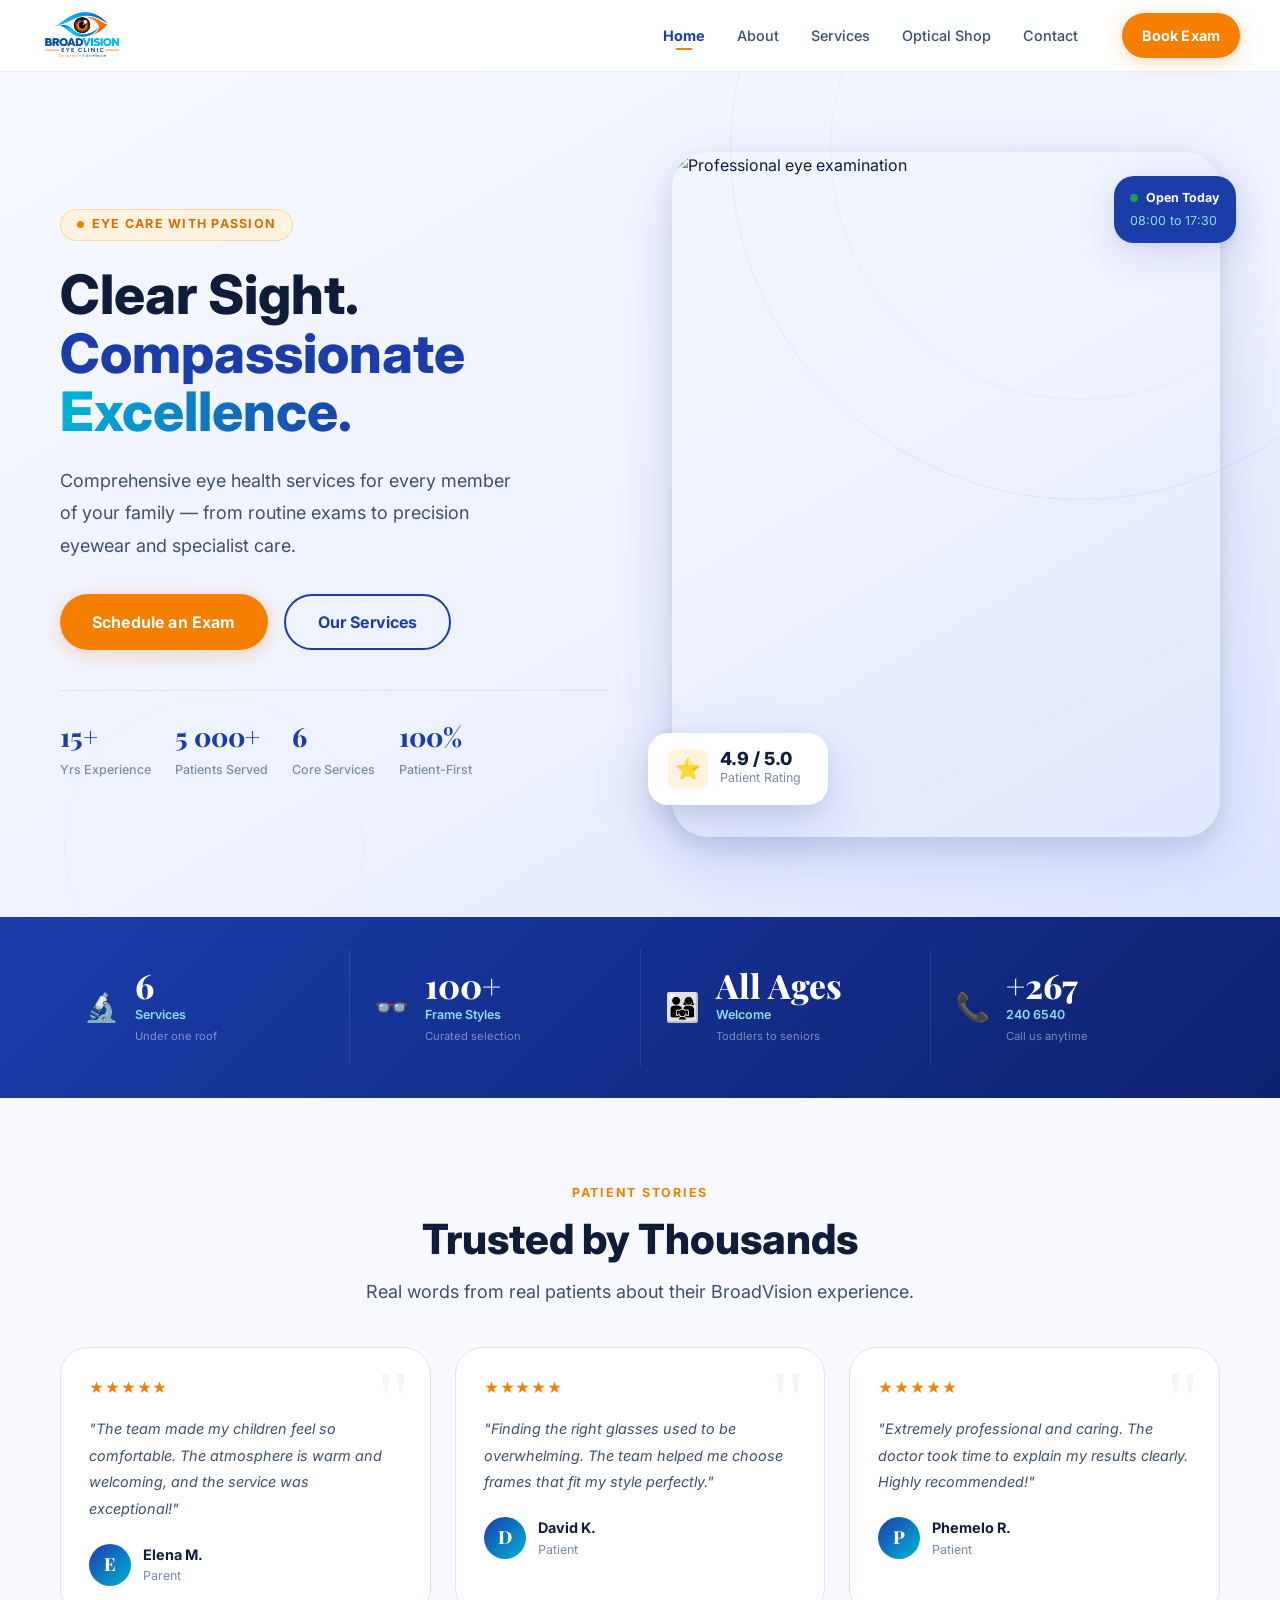
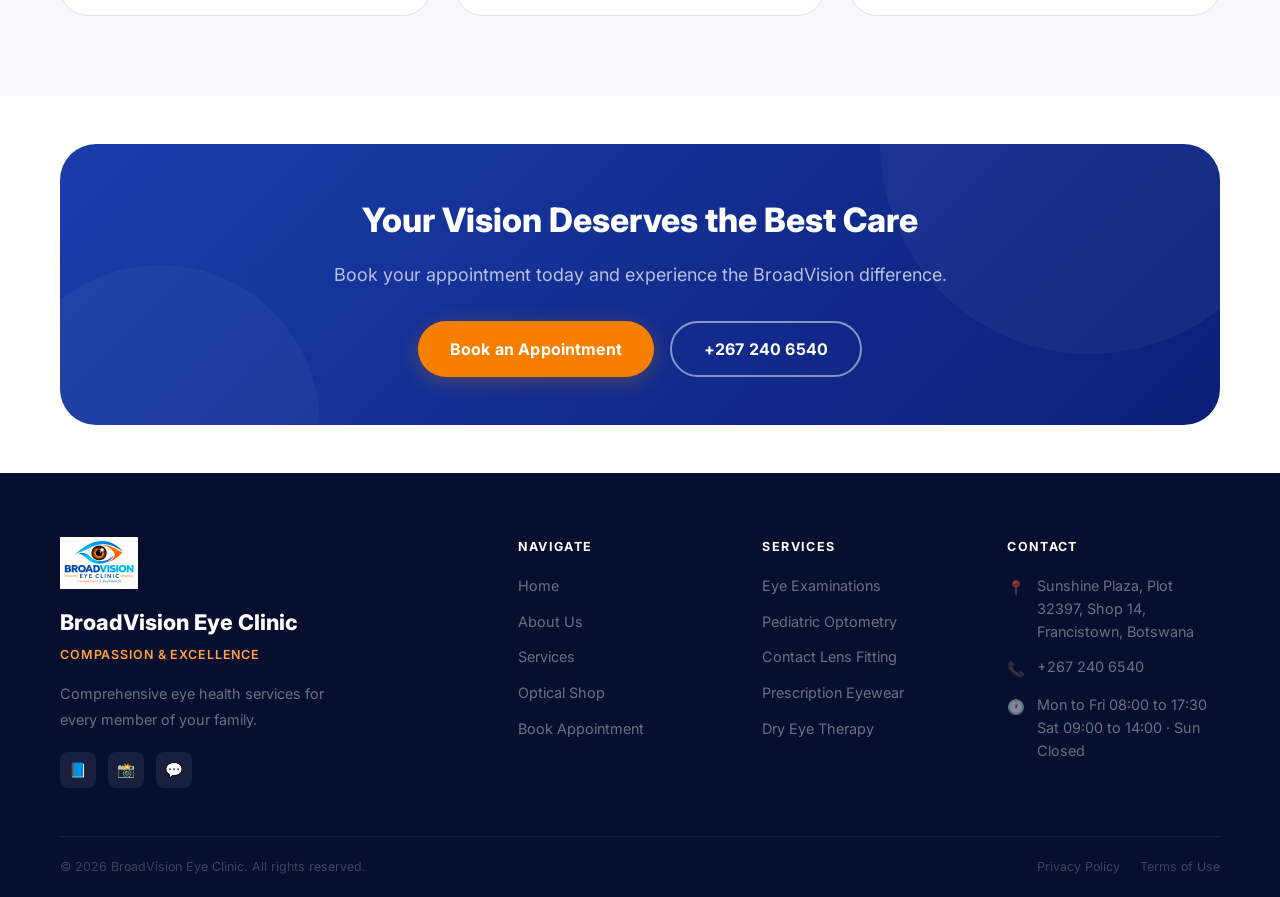
==== index.html @ 96662ccb "first commit" ====
<!DOCTYPE html>
<html lang="en">
<head>
  <meta charset="UTF-8" />
  <meta name="viewport" content="width=device-width, initial-scale=1.0" />
  <meta name="description" content="BroadVision Eye Clinic — Compassion and Excellence in eye care. Comprehensive eye exams, precision eyewear, contact lens fitting and more." />
  <title>BroadVision Eye Clinic | Compassion &amp; Excellence</title>
  <link rel="stylesheet" href="css/style.css" />
</head>
<body>

<!-- NAVBAR -->
<nav class="nav" id="nav" role="navigation" aria-label="Main navigation">
  <div class="nav__inner">
    <a href="index.html" class="nav__brand" aria-label="BroadVision Eye Clinic home">
      <img src="branding/logo.jpeg" alt="BroadVision Eye Clinic" class="nav__logo" />
    </a>
    <ul class="nav__links" role="list">
      <li><a href="index.html"          class="nav__link is-active">Home</a></li>
      <li><a href="pages/about.html"    class="nav__link">About</a></li>
      <li><a href="pages/services.html" class="nav__link">Services</a></li>
      <li><a href="pages/shop.html"     class="nav__link">Optical Shop</a></li>
      <li><a href="pages/contact.html"  class="nav__link">Contact</a></li>
    </ul>
    <a href="pages/booking.html" class="btn btn-orange nav__cta">Book Exam</a>
    <button class="nav__burger" id="burger" aria-label="Open menu" aria-expanded="false">
      <span></span><span></span><span></span>
    </button>
  </div>
</nav>

<!-- Mobile drawer -->
<div class="nav__drawer" id="drawer" role="dialog" aria-modal="true" aria-label="Navigation">
  <div class="nav__drawer-backdrop" id="drawerBg"></div>
  <div class="nav__drawer-panel">
    <button class="nav__drawer-close" id="drawerClose" aria-label="Close menu">✕</button>
    <img src="branding/logo.jpeg" alt="BroadVision Eye Clinic" class="nav__drawer-logo" />
    <a href="index.html"          class="nav__drawer-link is-active">Home</a>
    <a href="pages/about.html"    class="nav__drawer-link">About</a>
    <a href="pages/services.html" class="nav__drawer-link">Services</a>
    <a href="pages/shop.html"     class="nav__drawer-link">Optical Shop</a>
    <a href="pages/contact.html"  class="nav__drawer-link">Contact</a>
    <a href="pages/booking.html"  class="btn btn-orange btn-w" style="margin-top:1rem;">Book Exam</a>
  </div>
</div>

<!-- ═══ HERO ═══ -->
<section style="padding-top:var(--nav-h);min-height:100vh;display:flex;align-items:center;background:linear-gradient(150deg,var(--bg) 0%,var(--bg2) 60%,#dce6ff 100%);overflow:hidden;position:relative;" aria-label="Hero">

  <!-- Decorative background rings -->
  <div aria-hidden="true" style="position:absolute;inset:0;pointer-events:none;overflow:hidden;">
    <div style="position:absolute;width:700px;height:700px;border-radius:50%;border:1px solid rgba(26,61,170,.07);top:-200px;right:-150px;"></div>
    <div style="position:absolute;width:500px;height:500px;border-radius:50%;border:1px solid rgba(0,180,216,.08);top:-100px;right:-50px;"></div>
    <div style="position:absolute;width:300px;height:300px;border-radius:50%;border:1px solid rgba(247,127,0,.06);bottom:-80px;left:5%;"></div>
  </div>

  <div class="wrap" style="padding-block:var(--s20);position:relative;z-index:1;">
    <div style="display:grid;grid-template-columns:1fr 1fr;gap:var(--s16);align-items:center;">

      <!-- Copy -->
      <div>
        <div class="a-up" style="display:inline-flex;align-items:center;gap:var(--s2);background:var(--orange-xlt);border:1px solid rgba(247,127,0,.25);border-radius:var(--r-full);padding:.3rem var(--s4);font-size:var(--t-xs);font-weight:700;color:var(--orange-dk);letter-spacing:.1em;text-transform:uppercase;margin-bottom:var(--s6);">
          <span style="width:7px;height:7px;border-radius:50%;background:var(--orange);animation:pulse 2s infinite;flex-shrink:0;"></span>
          Eye Care with Passion
        </div>

        <h1 class="a-up d-1" style="font-size:var(--t-4xl);font-weight:800;line-height:1.08;color:var(--text);margin-bottom:var(--s6);">
          Clear Sight.<br>
          <span style="color:var(--navy);">Compassionate</span><br>
          <span style="background:linear-gradient(90deg,var(--cyan),var(--navy));-webkit-background-clip:text;-webkit-text-fill-color:transparent;background-clip:text;">Excellence.</span>
        </h1>

        <p class="a-up d-2" style="font-size:var(--t-md);color:var(--text2);line-height:1.8;max-width:460px;margin-bottom:var(--s8);">
          Comprehensive eye health services for every member of your family — from routine exams to precision eyewear and specialist care.
        </p>

        <div class="flex gap-4 a-up d-3" style="flex-wrap:wrap;margin-bottom:var(--s10);">
          <a href="pages/booking.html" class="btn btn-orange btn-lg">Schedule an Exam</a>
          <a href="pages/services.html" class="btn btn-outline btn-lg">Our Services</a>
        </div>

        <!-- Trust indicators -->
        <div class="a-up d-4" style="display:flex;flex-wrap:wrap;gap:var(--s6);padding-top:var(--s6);border-top:1px solid var(--border);">
          <div>
            <div style="font-size:var(--t-xl);font-weight:800;color:var(--navy);font-family:var(--serif);">15+</div>
            <div style="font-size:var(--t-xs);color:var(--text3);font-weight:500;margin-top:1px;">Yrs Experience</div>
          </div>
          <div>
            <div style="font-size:var(--t-xl);font-weight:800;color:var(--navy);font-family:var(--serif);">5 000+</div>
            <div style="font-size:var(--t-xs);color:var(--text3);font-weight:500;margin-top:1px;">Patients Served</div>
          </div>
          <div>
            <div style="font-size:var(--t-xl);font-weight:800;color:var(--navy);font-family:var(--serif);">6</div>
            <div style="font-size:var(--t-xs);color:var(--text3);font-weight:500;margin-top:1px;">Core Services</div>
          </div>
          <div>
            <div style="font-size:var(--t-xl);font-weight:800;color:var(--navy);font-family:var(--serif);">100%</div>
            <div style="font-size:var(--t-xs);color:var(--text3);font-weight:500;margin-top:1px;">Patient-First</div>
          </div>
        </div>
      </div>

      <!-- Visual -->
      <div class="a-in d-2" style="position:relative;">
        <!-- Main image -->
        <div style="border-radius:var(--r-2xl);overflow:hidden;box-shadow:var(--sh-xl);">
          <img
            src="https://images.unsplash.com/photo-1576091160550-2173dba999ef?w=900&q=85&fm=webp"
            alt="Professional eye examination"
            style="width:100%;aspect-ratio:4/5;object-fit:cover;display:block;"
            loading="eager"
          />
        </div>

        <!-- Float: open status -->
        <div style="position:absolute;top:var(--s6);right:calc(-1*var(--s4));background:var(--navy);border-radius:var(--r-lg);padding:var(--s3) var(--s4);box-shadow:var(--sh-lg);animation:float 4s ease infinite;">
          <div style="display:flex;align-items:center;gap:var(--s2);">
            <span style="width:8px;height:8px;border-radius:50%;background:var(--success);animation:pulse 2s infinite;flex-shrink:0;"></span>
            <span style="font-size:var(--t-xs);font-weight:700;color:var(--white);">Open Today</span>
          </div>
          <div style="font-size:var(--t-xs);color:var(--cyan-lt);margin-top:2px;">08:00 to 17:30</div>
        </div>

        <!-- Float: rating -->
        <div style="position:absolute;bottom:var(--s8);left:calc(-1*var(--s6));background:var(--white);border-radius:var(--r-lg);padding:var(--s4) var(--s5);box-shadow:var(--sh-xl);display:flex;align-items:center;gap:var(--s3);min-width:180px;">
          <div style="width:40px;height:40px;border-radius:var(--r-sm);background:var(--orange-xlt);display:flex;align-items:center;justify-content:center;font-size:1.3rem;flex-shrink:0;">⭐</div>
          <div>
            <div style="font-weight:800;font-size:var(--t-md);color:var(--text);line-height:1;">4.9 / 5.0</div>
            <div style="font-size:var(--t-xs);color:var(--text3);">Patient Rating</div>
          </div>
        </div>
      </div>
    </div>
  </div>
</section>

<!-- STAT BAND -->
<div class="stat-band" aria-label="Key statistics">
  <div class="wrap">
    <div class="stats-row">
      <div class="stat-item reveal">
        <div class="stat-icon">🔬</div>
        <div>
          <div class="stat-num">6</div>
          <div class="stat-unit">Services</div>
          <div class="stat-lbl">Under one roof</div>
        </div>
      </div>
      <div class="stat-item reveal rd-1">
        <div class="stat-icon">👓</div>
        <div>
          <div class="stat-num">100+</div>
          <div class="stat-unit">Frame Styles</div>
          <div class="stat-lbl">Curated selection</div>
        </div>
      </div>
      <div class="stat-item reveal rd-2">
        <div class="stat-icon">👨‍👩‍👧</div>
        <div>
          <div class="stat-num">All Ages</div>
          <div class="stat-unit">Welcome</div>
          <div class="stat-lbl">Toddlers to seniors</div>
        </div>
      </div>
      <div class="stat-item reveal rd-3">
        <div class="stat-icon">📞</div>
        <div>
          <div class="stat-num">+267</div>
          <div class="stat-unit">240 6540</div>
          <div class="stat-lbl">Call us anytime</div>
        </div>
      </div>
    </div>
  </div>
</div>

<!-- TESTIMONIALS -->
<section class="section bg-soft" aria-label="Patient testimonials">
  <div class="wrap">
    <div class="sec-hdr center reveal">
      <div class="eyebrow" style="justify-content:center;">Patient Stories</div>
      <h2>Trusted by Thousands</h2>
      <p>Real words from real patients about their BroadVision experience.</p>
    </div>
    <div class="grid-3">
      <div class="testi-card reveal">
        <div class="testi-stars">★★★★★</div>
        <p class="testi-text">"The team made my children feel so comfortable. The atmosphere is warm and welcoming, and the service was exceptional!"</p>
        <div class="testi-author">
          <div class="testi-avatar">E</div>
          <div>
            <div class="testi-name">Elena M.</div>
            <div class="testi-role">Parent</div>
          </div>
        </div>
      </div>
      <div class="testi-card reveal rd-1">
        <div class="testi-stars">★★★★★</div>
        <p class="testi-text">"Finding the right glasses used to be overwhelming. The team helped me choose frames that fit my style perfectly."</p>
        <div class="testi-author">
          <div class="testi-avatar">D</div>
          <div>
            <div class="testi-name">David K.</div>
            <div class="testi-role">Patient</div>
          </div>
        </div>
      </div>
      <div class="testi-card reveal rd-2">
        <div class="testi-stars">★★★★★</div>
        <p class="testi-text">"Extremely professional and caring. The doctor took time to explain my results clearly. Highly recommended!"</p>
        <div class="testi-author">
          <div class="testi-avatar">P</div>
          <div>
            <div class="testi-name">Phemelo R.</div>
            <div class="testi-role">Patient</div>
          </div>
        </div>
      </div>
    </div>
  </div>
</section>

<!-- CTA -->
<section class="section-sm bg-white">
  <div class="wrap">
    <div class="cta-strip reveal">
      <h2>Your Vision Deserves the Best Care</h2>
      <p>Book your appointment today and experience the BroadVision difference.</p>
      <div class="cta-strip__btns">
        <a href="pages/booking.html" class="btn btn-orange btn-lg">Book an Appointment</a>
        <a href="tel:+2672406540"    class="btn btn-outline-white btn-lg">+267 240 6540</a>
      </div>
    </div>
  </div>
</section>

<!-- FOOTER -->
<footer class="footer" role="contentinfo">
  <div class="wrap">
    <div class="footer__grid">
      <div>
        <img src="branding/logo.jpeg" alt="BroadVision Eye Clinic" class="footer__brand-logo" />
        <div class="footer__name">BroadVision Eye Clinic</div>
        <div class="footer__tag">Compassion &amp; Excellence</div>
        <p class="footer__desc">Comprehensive eye health services for every member of your family.</p>
        <div class="footer__socials">
          <a href="#" class="footer__social" aria-label="Facebook">📘</a>
          <a href="#" class="footer__social" aria-label="Instagram">📸</a>
          <a href="#" class="footer__social" aria-label="WhatsApp">💬</a>
        </div>
      </div>
      <div>
        <div class="footer__col-title">Navigate</div>
        <a href="index.html"          class="footer__link">Home</a>
        <a href="pages/about.html"    class="footer__link">About Us</a>
        <a href="pages/services.html" class="footer__link">Services</a>
        <a href="pages/shop.html"     class="footer__link">Optical Shop</a>
        <a href="pages/booking.html"  class="footer__link">Book Appointment</a>
      </div>
      <div>
        <div class="footer__col-title">Services</div>
        <a href="pages/services.html" class="footer__link">Eye Examinations</a>
        <a href="pages/services.html" class="footer__link">Pediatric Optometry</a>
        <a href="pages/services.html" class="footer__link">Contact Lens Fitting</a>
        <a href="pages/services.html" class="footer__link">Prescription Eyewear</a>
        <a href="pages/services.html" class="footer__link">Dry Eye Therapy</a>
      </div>
      <div>
        <div class="footer__col-title">Contact</div>
        <div class="footer__citem"><span class="footer__cicon">📍</span><div class="footer__ctext">Sunshine Plaza, Plot 32397, Shop 14, Francistown, Botswana</div></div>
        <div class="footer__citem"><span class="footer__cicon">📞</span><div class="footer__ctext">+267 240 6540</div></div>
        <div class="footer__citem"><span class="footer__cicon">🕐</span><div class="footer__ctext">Mon to Fri 08:00 to 17:30<br>Sat 09:00 to 14:00 · Sun Closed</div></div>
      </div>
    </div>
    <div class="footer__bottom">
      <div class="footer__copy">© 2026 BroadVision Eye Clinic. All rights reserved.</div>
      <div class="footer__legal"><a href="#">Privacy Policy</a><a href="#">Terms of Use</a></div>
    </div>
  </div>
</footer>

<script src="js/main.js"></script>
</body>
</html>
---- css/style.css ----
/* ============================================================
   BROADVISION EYE CLINIC — Design System v3
   Navy #1A3DAA | Cyan #00B4D8 | Orange #F77F00
   ============================================================ */

@import url('https://fonts.googleapis.com/css2?family=Inter:ital,wght@0,300;0,400;0,500;0,600;0,700;0,800;1,400&family=Playfair+Display:wght@600;700;800&display=swap');

/* ── Tokens ── */
:root {
  --navy:         #1A3DAA;
  --navy-dk:      #122d82;
  --navy-lt:      #2a52cc;
  --cyan:         #00B4D8;
  --cyan-dk:      #0096b8;
  --cyan-lt:      #90E0EF;
  --cyan-xlt:     #e0f7fd;
  --orange:       #F77F00;
  --orange-dk:    #d96e00;
  --orange-lt:    #ffa040;
  --orange-xlt:   #fff3e0;

  --white:        #FFFFFF;
  --bg:           #F7F9FF;
  --bg2:          #EEF2FF;
  --bg3:          #e6ecfb;
  --border:       #DDE3F0;
  --border2:      #c8d2e8;
  --text:         #0f1d3a;
  --text2:        #3d4f6e;
  --text3:        #7a8baa;
  --text4:        #a8b5cc;
  --success:      #16a34a;
  --success-lt:   #dcfce7;

  --font:         'Inter', system-ui, -apple-system, sans-serif;
  --serif:        'Playfair Display', Georgia, serif;

  /* Fluid type */
  --t-2xs:  clamp(.65rem,  .9vw,  .7rem);
  --t-xs:   clamp(.72rem,  1vw,   .78rem);
  --t-sm:   clamp(.82rem,  1.2vw, .9rem);
  --t-base: clamp(.9rem,   1.4vw, 1rem);
  --t-md:   clamp(1rem,    1.7vw, 1.125rem);
  --t-lg:   clamp(1.1rem,  2vw,   1.35rem);
  --t-xl:   clamp(1.3rem,  2.4vw, 1.65rem);
  --t-2xl:  clamp(1.6rem,  3.2vw, 2.1rem);
  --t-3xl:  clamp(1.9rem,  4vw,   2.6rem);
  --t-4xl:  clamp(2.3rem,  5.5vw, 3.4rem);

  /* Space */
  --s1:.25rem; --s2:.5rem; --s3:.75rem; --s4:1rem; --s5:1.25rem;
  --s6:1.5rem; --s8:2rem;  --s10:2.5rem;--s12:3rem;--s16:4rem;
  --s20:5rem;  --s24:6rem;

  /* Radius */
  --r-xs:4px; --r-sm:8px; --r-md:14px; --r-lg:20px;
  --r-xl:28px; --r-2xl:36px; --r-full:9999px;

  /* Shadows — layered for depth */
  --sh-xs: 0 1px 2px rgba(26,61,170,.04);
  --sh-sm: 0 2px 8px rgba(26,61,170,.07), 0 1px 2px rgba(0,0,0,.04);
  --sh-md: 0 4px 20px rgba(26,61,170,.10), 0 2px 6px rgba(0,0,0,.05);
  --sh-lg: 0 10px 40px rgba(26,61,170,.13), 0 4px 12px rgba(0,0,0,.06);
  --sh-xl: 0 20px 60px rgba(26,61,170,.16), 0 8px 24px rgba(0,0,0,.08);
  --sh-orange: 0 4px 20px rgba(247,127,0,.28);
  --sh-cyan:   0 4px 20px rgba(0,180,216,.25);
  --sh-navy:   0 4px 20px rgba(26,61,170,.30);

  /* Motion */
  --ease:    cubic-bezier(.4,0,.2,1);
  --spring:  cubic-bezier(.34,1.56,.64,1);
  --fast:    120ms;
  --base:    220ms;
  --slow:    380ms;

  /* Layout */
  --max:     1240px;
  --pad:     clamp(1.25rem, 5vw, 2.5rem);
  --nav-h:   72px;
}

/* ── Reset ── */
*,*::before,*::after{box-sizing:border-box;margin:0;padding:0;}
html{scroll-behavior:smooth;-webkit-text-size-adjust:100%;}
body{font-family:var(--font);font-size:var(--t-base);color:var(--text);background:var(--white);line-height:1.65;overflow-x:hidden;-webkit-font-smoothing:antialiased;}
img,svg,video{display:block;max-width:100%;}
a{color:inherit;text-decoration:none;}
ul,ol{list-style:none;}
button{font-family:inherit;cursor:pointer;border:none;background:none;}
input,textarea,select{font-family:inherit;font-size:inherit;color:inherit;}

/* ── Layout ── */
.wrap{width:100%;max-width:var(--max);margin-inline:auto;padding-inline:var(--pad);}
.section     {padding-block:var(--s20);}
.section-sm  {padding-block:var(--s12);}
.section-xs  {padding-block:var(--s8);}
.bg-white    {background:var(--white);}
.bg-soft     {background:var(--bg);}
.bg-navy     {background:var(--navy);}
.bg-dark     {background:#0b1640;}

/* ── Type helpers ── */
.serif{font-family:var(--serif);}
.muted{color:var(--text3);}
.t-orange{color:var(--orange);}
.t-cyan  {color:var(--cyan);}
.t-navy  {color:var(--navy);}
.center  {text-align:center;}

/* Eyebrow label */
.eyebrow{
  display:inline-flex;align-items:center;gap:var(--s2);
  font-size:var(--t-xs);font-weight:700;letter-spacing:.14em;
  text-transform:uppercase;color:var(--orange);
}
.eyebrow::before{content:'';width:18px;height:2px;background:var(--orange);border-radius:var(--r-full);flex-shrink:0;}

/* Section header */
.sec-hdr{margin-bottom:var(--s10);}
.sec-hdr.center{text-align:center;}
.sec-hdr.center .eyebrow{justify-content:center;}
.sec-hdr.center .eyebrow::before{display:none;}
.sec-hdr h2{font-size:var(--t-3xl);font-weight:800;color:var(--text);margin-top:var(--s3);line-height:1.15;}
.sec-hdr p{color:var(--text2);font-size:var(--t-md);margin-top:var(--s3);line-height:1.75;max-width:580px;}
.sec-hdr.center p{margin-inline:auto;}

/* ── NAVBAR ── */
.nav{
  position:fixed;inset:0 0 auto 0;z-index:900;
  height:var(--nav-h);
  background:rgba(255,255,255,.92);
  backdrop-filter:blur(18px);-webkit-backdrop-filter:blur(18px);
  border-bottom:1px solid rgba(221,227,240,.6);
  display:flex;align-items:center;padding-inline:var(--pad);
  transition:box-shadow var(--base) var(--ease),background var(--base);
}
.nav.elevated{box-shadow:var(--sh-md);background:rgba(255,255,255,.97);}
.nav__inner{width:100%;max-width:var(--max);margin-inline:auto;display:flex;align-items:center;gap:var(--s5);}
.nav__brand{display:flex;align-items:center;flex-shrink:0;margin-right:auto;}
.nav__logo {height:56px;width:auto;object-fit:contain;}
.nav__links{display:flex;align-items:center;gap:0;}
.nav__link{
  position:relative;padding:var(--s2) var(--s4);
  font-size:var(--t-sm);font-weight:500;color:var(--text2);
  border-radius:var(--r-md);
  transition:color var(--fast),background var(--fast);
  white-space:nowrap;
}
.nav__link:hover   {color:var(--navy);background:var(--bg2);}
.nav__link.is-active{color:var(--navy);font-weight:700;}
.nav__link.is-active::after{
  content:'';position:absolute;
  bottom:2px;left:50%;transform:translateX(-50%);
  width:16px;height:2.5px;
  background:var(--orange);border-radius:var(--r-full);
}
.nav__cta{flex-shrink:0;margin-left:var(--s2);}
.nav__burger{
  display:none;flex-direction:column;gap:5px;
  width:32px;padding:var(--s2);margin-left:auto;
}
.nav__burger span{
  display:block;height:2px;border-radius:var(--r-full);
  background:var(--text);transition:all var(--base) var(--ease);
}

/* Drawer */
.nav__drawer{display:none;position:fixed;inset:0;z-index:899;}
.nav__drawer-backdrop{position:absolute;inset:0;background:rgba(15,29,58,.45);backdrop-filter:blur(6px);}
.nav__drawer-panel{
  position:absolute;top:0;right:0;bottom:0;width:290px;
  background:var(--white);
  padding:var(--s8) var(--s6);
  display:flex;flex-direction:column;gap:var(--s3);
  overflow-y:auto;
  transform:translateX(100%);
  transition:transform var(--slow) var(--ease);
  box-shadow:var(--sh-xl);
}
.nav__drawer.open .nav__drawer-panel{transform:translateX(0);}
.nav__drawer.open{display:block;}
.nav__drawer-close{
  align-self:flex-end;width:34px;height:34px;border-radius:var(--r-full);
  background:var(--bg);display:flex;align-items:center;justify-content:center;
  font-size:1rem;color:var(--text2);cursor:pointer;
  transition:background var(--fast),color var(--fast);
}
.nav__drawer-close:hover{background:var(--bg3);color:var(--text);}
.nav__drawer-logo{height:44px;width:auto;margin-bottom:var(--s2);}
.nav__drawer-link{
  display:block;font-size:var(--t-md);font-weight:500;color:var(--text);
  padding:var(--s3) 0;border-bottom:1px solid var(--border);
  transition:color var(--fast),padding-left var(--fast);
}
.nav__drawer-link:hover   {color:var(--navy);padding-left:var(--s2);}
.nav__drawer-link.is-active{color:var(--navy);font-weight:700;}

/* ── BUTTONS ── */
.btn{
  display:inline-flex;align-items:center;justify-content:center;gap:var(--s2);
  padding:.65rem var(--s5);border-radius:var(--r-full);
  font-size:var(--t-sm);font-weight:700;letter-spacing:.01em;
  transition:all var(--base) var(--ease);white-space:nowrap;cursor:pointer;
  position:relative;overflow:hidden;
}
.btn::before{
  content:'';position:absolute;inset:0;
  background:rgba(255,255,255,0);transition:background var(--fast);
}
.btn:hover::before{background:rgba(255,255,255,.12);}
.btn:active{transform:scale(.97);}

.btn-orange{background:var(--orange);color:var(--white);box-shadow:var(--sh-orange);}
.btn-orange:hover{background:var(--orange-dk);box-shadow:0 6px 28px rgba(247,127,0,.4);transform:translateY(-1px);}

.btn-navy{background:var(--navy);color:var(--white);box-shadow:var(--sh-navy);}
.btn-navy:hover{background:var(--navy-dk);box-shadow:0 6px 28px rgba(26,61,170,.4);transform:translateY(-1px);}

.btn-cyan{background:var(--cyan);color:var(--white);box-shadow:var(--sh-cyan);}
.btn-cyan:hover{background:var(--cyan-dk);transform:translateY(-1px);}

.btn-outline{
  background:transparent;color:var(--navy);
  border:2px solid var(--navy);
}
.btn-outline:hover{background:var(--navy);color:var(--white);transform:translateY(-1px);}

.btn-outline-white{
  background:transparent;color:var(--white);
  border:2px solid rgba(255,255,255,.5);
}
.btn-outline-white:hover{background:rgba(255,255,255,.1);border-color:var(--white);}

.btn-ghost{background:var(--bg2);color:var(--navy);}
.btn-ghost:hover{background:var(--bg3);}

.btn-lg{padding:.8rem var(--s8);font-size:var(--t-base);}
.btn-sm{padding:.38rem var(--s4);font-size:var(--t-xs);}
.btn-w {width:100%;justify-content:center;}

/* ── TAGS / BADGES ── */
.tag{
  display:inline-flex;align-items:center;gap:.3rem;
  padding:.22rem .7rem;border-radius:var(--r-full);
  font-size:var(--t-2xs);font-weight:700;letter-spacing:.05em;
}
.tag-navy  {background:var(--bg2);color:var(--navy);}
.tag-cyan  {background:var(--cyan-xlt);color:var(--cyan-dk);}
.tag-orange{background:var(--orange-xlt);color:var(--orange-dk);}
.tag-green {background:var(--success-lt);color:var(--success);}

/* ── FORM ── */
.form-group {margin-bottom:var(--s5);}
.form-label {display:block;font-size:var(--t-sm);font-weight:600;color:var(--text);margin-bottom:var(--s2);}
.form-req   {color:#e53e3e;margin-left:2px;}
.form-input {
  width:100%;padding:.68rem var(--s4);
  border:1.5px solid var(--border);border-radius:var(--r-md);
  font-size:var(--t-sm);color:var(--text);background:var(--white);
  outline:none;transition:border-color var(--fast),box-shadow var(--fast);
  line-height:1.5;
}
.form-input:focus{border-color:var(--cyan);box-shadow:0 0 0 3px rgba(0,180,216,.15);}
.form-input::placeholder{color:var(--text4);}
.form-input.error{border-color:#e53e3e;box-shadow:0 0 0 3px rgba(229,62,62,.1);}
.form-select{
  appearance:none;
  background-image:url("data:image/svg+xml,%3Csvg xmlns='http://www.w3.org/2000/svg' width='12' height='8'%3E%3Cpath d='M1 1l5 5 5-5' stroke='%237a8baa' stroke-width='1.5' fill='none' stroke-linecap='round'/%3E%3C/svg%3E");
  background-repeat:no-repeat;background-position:right var(--s4) center;
  padding-right:var(--s10);cursor:pointer;
}
.form-textarea{resize:vertical;min-height:110px;line-height:1.7;}
.form-grid-2{display:grid;grid-template-columns:1fr 1fr;gap:var(--s4);}
.form-hint{font-size:var(--t-xs);color:var(--text3);margin-top:var(--s1);}

/* ── GRIDS ── */
.grid-2{display:grid;grid-template-columns:1fr 1fr;gap:var(--s10);align-items:center;}
.grid-3{display:grid;grid-template-columns:repeat(3,1fr);gap:var(--s6);}
.grid-4{display:grid;grid-template-columns:repeat(4,1fr);gap:var(--s5);}

/* ── SERVICE CARDS ── */
.svc-card{
  background:var(--white);border-radius:var(--r-xl);
  border:1px solid var(--border);padding:var(--s7,1.75rem);
  transition:all var(--base) var(--ease);position:relative;overflow:hidden;
  cursor:pointer;
}
.svc-card::after{
  content:'';position:absolute;inset:0 0 auto 0;height:3px;
  background:linear-gradient(90deg,var(--navy),var(--cyan));
  transform:scaleX(0);transform-origin:left;
  transition:transform var(--base) var(--ease);
}
.svc-card:hover{box-shadow:var(--sh-lg);transform:translateY(-5px);border-color:transparent;}
.svc-card:hover::after{transform:scaleX(1);}
.svc-icon{
  width:54px;height:54px;border-radius:var(--r-md);
  display:flex;align-items:center;justify-content:center;
  font-size:1.5rem;margin-bottom:var(--s5);
  background:var(--bg2);
  transition:background var(--base),transform var(--base) var(--spring);
}
.svc-card:hover .svc-icon{background:linear-gradient(135deg,var(--navy),var(--cyan));transform:scale(1.08);}
.svc-title{font-size:var(--t-md);font-weight:700;color:var(--text);margin-bottom:var(--s2);}
.svc-desc {font-size:var(--t-sm);color:var(--text2);line-height:1.72;}
.svc-link{
  display:inline-flex;align-items:center;gap:var(--s1);
  font-size:var(--t-sm);font-weight:700;color:var(--navy);
  margin-top:var(--s4);transition:gap var(--fast);
}
.svc-link:hover{gap:var(--s2);}

/* ── PRODUCT CARDS ── */
.prod-card{
  background:var(--white);border-radius:var(--r-xl);
  border:1px solid var(--border);overflow:hidden;
  transition:all var(--base) var(--ease);
}
.prod-card:hover{box-shadow:var(--sh-lg);transform:translateY(-4px);border-color:transparent;}
.prod-img-wrap{position:relative;aspect-ratio:4/3;background:var(--bg);overflow:hidden;}
.prod-img{width:100%;height:100%;object-fit:cover;transition:transform var(--slow) var(--ease);}
.prod-card:hover .prod-img{transform:scale(1.05);}
.prod-img-badge{position:absolute;top:var(--s3);left:var(--s3);}
.prod-body    {padding:var(--s5);}
.prod-cat     {font-size:var(--t-2xs);font-weight:700;color:var(--cyan-dk);letter-spacing:.08em;text-transform:uppercase;margin-bottom:var(--s1);}
.prod-name    {font-size:var(--t-md);font-weight:700;color:var(--text);margin-bottom:var(--s2);line-height:1.3;}
.prod-desc    {font-size:var(--t-xs);color:var(--text3);line-height:1.7;margin-bottom:var(--s4);}
.prod-footer  {display:flex;align-items:center;justify-content:space-between;gap:var(--s3);}
.prod-price   {font-size:var(--t-lg);font-weight:800;color:var(--navy);font-family:var(--serif);}

/* ── FILTER CHIPS ── */
.chips{display:flex;flex-wrap:wrap;gap:var(--s2);}
.chip{
  padding:.42rem var(--s4);border-radius:var(--r-full);
  font-size:var(--t-sm);font-weight:500;color:var(--text2);
  background:var(--white);border:1.5px solid var(--border);
  cursor:pointer;transition:all var(--fast) var(--ease);
}
.chip:hover  {border-color:var(--cyan);color:var(--cyan-dk);background:var(--cyan-xlt);}
.chip.active {background:var(--navy);color:var(--white);border-color:var(--navy);}

/* ── PAGE HEADER ── */
.page-header{
  padding-top:calc(var(--nav-h) + var(--s10));
  padding-bottom:var(--s8);
  padding-inline:var(--pad);
  background:linear-gradient(160deg,var(--bg) 60%,var(--bg2));
  border-bottom:1px solid var(--border);
}
.page-header__inner{max-width:var(--max);margin-inline:auto;}
.page-header__crumb{
  display:flex;align-items:center;gap:var(--s2);
  font-size:var(--t-xs);color:var(--text3);margin-bottom:var(--s4);
}
.page-header__crumb a{color:var(--cyan-dk);}
.page-header__crumb a:hover{color:var(--navy);}
.page-header__crumb span{opacity:.5;}
.page-header h1{font-size:var(--t-3xl);font-weight:800;color:var(--text);line-height:1.15;}
.page-header p {font-size:var(--t-md);color:var(--text2);margin-top:var(--s2);max-width:580px;}

/* ── STAT BAND ── */
.stat-band{background:linear-gradient(135deg,var(--navy) 0%,#0d2170 100%);padding-block:var(--s8);}
.stats-row{display:flex;gap:0;}
.stat-item{
  flex:1;display:flex;align-items:center;gap:var(--s4);
  padding:var(--s5) var(--s6);
  border-right:1px solid rgba(255,255,255,.09);
}
.stat-item:last-child{border-right:none;}
.stat-icon{font-size:1.75rem;}
.stat-num {font-size:var(--t-2xl);font-weight:800;color:var(--white);font-family:var(--serif);line-height:1;}
.stat-unit{font-size:var(--t-xs);color:var(--cyan-lt);font-weight:600;margin-top:2px;}
.stat-lbl {font-size:var(--t-2xs);color:rgba(255,255,255,.45);margin-top:2px;}

/* ── TESTIMONIALS ── */
.testi-card{
  background:var(--white);border-radius:var(--r-xl);
  border:1px solid var(--border);padding:var(--s7,1.75rem);
  transition:all var(--base) var(--ease);
  position:relative;overflow:hidden;
}
.testi-card::before{
  content:'"';position:absolute;top:var(--s3);right:var(--s5);
  font-size:5rem;font-family:Georgia,serif;line-height:1;
  color:var(--navy);opacity:.05;
}
.testi-card:hover{box-shadow:var(--sh-md);transform:translateY(-3px);}
.testi-stars{color:var(--orange);font-size:var(--t-sm);letter-spacing:.06em;margin-bottom:var(--s4);}
.testi-text {
  font-size:var(--t-sm);color:var(--text2);line-height:1.85;
  font-style:italic;margin-bottom:var(--s5);
}
.testi-author{display:flex;align-items:center;gap:var(--s3);}
.testi-avatar{
  width:42px;height:42px;border-radius:50%;flex-shrink:0;
  background:linear-gradient(135deg,var(--navy),var(--cyan));
  display:flex;align-items:center;justify-content:center;
  font-size:var(--t-md);font-weight:800;color:var(--white);
  font-family:var(--serif);
}
.testi-name{font-weight:700;font-size:var(--t-sm);color:var(--text);}
.testi-role{font-size:var(--t-xs);color:var(--text3);}

/* ── CTA STRIP ── */
.cta-strip{
  background:linear-gradient(135deg,var(--navy) 0%,#0b1f78 100%);
  border-radius:var(--r-2xl);padding:var(--s12) var(--s16);
  text-align:center;position:relative;overflow:hidden;
}
.cta-strip::before,.cta-strip::after{
  content:'';position:absolute;border-radius:50%;
  background:rgba(255,255,255,.04);pointer-events:none;
}
.cta-strip::before{width:420px;height:420px;top:-210px;right:-80px;}
.cta-strip::after {width:320px;height:320px;bottom:-160px;left:-60px;}
.cta-strip>*{position:relative;z-index:1;}
.cta-strip h2{font-size:var(--t-2xl);color:var(--white);margin-bottom:var(--s3);font-weight:800;}
.cta-strip p {color:rgba(255,255,255,.7);font-size:var(--t-md);margin-bottom:var(--s8);}
.cta-strip__btns{display:flex;gap:var(--s4);justify-content:center;flex-wrap:wrap;}

/* ── FAQ ACCORDION ── */
.faq{display:flex;flex-direction:column;gap:var(--s2);}
.faq-item{
  border:1.5px solid var(--border);border-radius:var(--r-lg);
  background:var(--white);overflow:hidden;
  transition:border-color var(--fast),box-shadow var(--fast);
}
.faq-item.open{border-color:var(--cyan);box-shadow:0 0 0 3px rgba(0,180,216,.1);}
.faq-q{
  display:flex;align-items:center;justify-content:space-between;
  gap:var(--s4);padding:var(--s4) var(--s5);cursor:pointer;
  font-weight:600;font-size:var(--t-sm);color:var(--text);
  transition:color var(--fast);background:none;width:100%;text-align:left;
}
.faq-q:hover          {color:var(--navy);}
.faq-item.open .faq-q {color:var(--navy);}
.faq-icon{
  width:28px;height:28px;border-radius:50%;border:1.5px solid var(--border2);
  display:flex;align-items:center;justify-content:center;
  font-size:.95rem;color:var(--text3);flex-shrink:0;
  transition:all var(--base) var(--ease);font-style:normal;
}
.faq-item.open .faq-icon{background:var(--cyan);border-color:var(--cyan);color:var(--white);transform:rotate(45deg);}
.faq-a{max-height:0;overflow:hidden;transition:max-height var(--slow) var(--ease);}
.faq-a-inner{
  padding:0 var(--s5) var(--s5);font-size:var(--t-sm);color:var(--text2);
  line-height:1.85;border-top:1px solid var(--border);padding-top:var(--s4);
}
.faq-item.open .faq-a{max-height:280px;}

/* ── BOOKING ── */
.steps{display:flex;align-items:center;margin-bottom:var(--s8);}
.step{display:flex;flex-direction:column;align-items:center;gap:var(--s2);flex:1;position:relative;}
.step:not(:last-child)::after{
  content:'';position:absolute;top:16px;
  left:calc(50% + 18px);right:calc(-50% + 18px);
  height:2px;background:var(--border);z-index:0;
  transition:background var(--base);
}
.step.done:not(:last-child)::after{background:var(--cyan);}
.step-num{
  width:34px;height:34px;border-radius:50%;
  border:2px solid var(--border);background:var(--white);
  display:flex;align-items:center;justify-content:center;
  font-size:var(--t-xs);font-weight:700;color:var(--text3);
  position:relative;z-index:1;transition:all var(--base);
}
.step.active .step-num{border-color:var(--cyan);color:var(--cyan-dk);background:var(--cyan-xlt);}
.step.done   .step-num{border-color:var(--cyan);background:var(--cyan);color:var(--white);}
.step-lbl{font-size:var(--t-xs);font-weight:500;color:var(--text3);text-align:center;white-space:nowrap;transition:color var(--fast);}
.step.active .step-lbl{color:var(--navy);font-weight:700;}
.step.done   .step-lbl{color:var(--text2);}

.opt-card{
  display:block;width:100%;text-align:left;
  padding:var(--s4) var(--s5);border-radius:var(--r-lg);
  border:2px solid var(--border);background:var(--white);
  cursor:pointer;transition:all var(--fast);margin-bottom:var(--s3);
}
.opt-card:hover   {border-color:var(--cyan);background:var(--cyan-xlt);}
.opt-card.selected{border-color:var(--cyan);background:var(--cyan-xlt);box-shadow:0 0 0 3px rgba(0,180,216,.12);}
.opt-name{font-weight:700;font-size:var(--t-sm);color:var(--text);}
.opt-meta{font-size:var(--t-xs);color:var(--text3);margin-top:2px;}

.time-grid{display:grid;grid-template-columns:repeat(auto-fill,minmax(94px,1fr));gap:var(--s3);}
.time-btn{
  padding:var(--s3) var(--s4);border-radius:var(--r-md);
  border:1.5px solid var(--border);background:var(--white);
  text-align:center;font-size:var(--t-sm);font-weight:600;color:var(--navy);
  cursor:pointer;transition:all var(--fast);
}
.time-btn:hover   {border-color:var(--cyan);background:var(--cyan-xlt);}
.time-btn.selected{border-color:var(--cyan);background:var(--cyan);color:var(--white);}

/* Booking summary sidebar */
.bk-summary{
  background:var(--white);border-radius:var(--r-xl);
  border:1.5px solid var(--border);padding:var(--s6);
  position:sticky;top:calc(var(--nav-h) + var(--s5));
  box-shadow:var(--sh-sm);
}
.bk-summary h4{font-size:var(--t-md);font-weight:700;color:var(--text);margin-bottom:var(--s5);padding-bottom:var(--s4);border-bottom:1px solid var(--border);}
.bk-row{display:flex;justify-content:space-between;align-items:flex-start;gap:var(--s4);padding:var(--s2) 0;border-bottom:1px solid var(--border);font-size:var(--t-sm);}
.bk-row:last-child{border-bottom:none;}
.bk-lbl{color:var(--text3);font-size:var(--t-xs);white-space:nowrap;}
.bk-val{font-weight:600;color:var(--text);text-align:right;font-size:var(--t-sm);}
.bk-empty{color:var(--text4);font-style:italic;}

/* Mini calendar */
.mcal{background:var(--white);border:1.5px solid var(--border);border-radius:var(--r-xl);overflow:hidden;}
.mcal-head{display:flex;align-items:center;justify-content:space-between;padding:var(--s3) var(--s4);background:var(--navy);}
.mcal-title{font-weight:700;font-size:var(--t-sm);color:var(--white);}
.mcal-nav{
  width:28px;height:28px;border-radius:50%;background:rgba(255,255,255,.12);
  display:flex;align-items:center;justify-content:center;
  cursor:pointer;border:none;color:var(--white);font-size:.9rem;
  transition:background var(--fast);
}
.mcal-nav:hover{background:rgba(255,255,255,.25);}
.mcal-grid{display:grid;grid-template-columns:repeat(7,1fr);padding:var(--s3);gap:3px;}
.mcal-dow{text-align:center;font-size:.6rem;font-weight:700;text-transform:uppercase;letter-spacing:.06em;color:var(--text3);padding:var(--s2) 0;}
.mcal-day{
  aspect-ratio:1;display:flex;align-items:center;justify-content:center;
  border-radius:var(--r-sm);font-size:var(--t-xs);cursor:pointer;
  border:1.5px solid transparent;background:none;color:var(--text);
  transition:all var(--fast);
}
.mcal-day:hover:not(.off):not(.dis){background:var(--bg2);border-color:var(--cyan);color:var(--navy);}
.mcal-day.today{border-color:var(--orange);color:var(--orange);font-weight:700;}
.mcal-day.sel  {background:var(--cyan);color:var(--white);font-weight:700;border-color:var(--cyan);}
.mcal-day.dis  {opacity:.25;cursor:not-allowed;}
.mcal-day.off  {opacity:.3;cursor:default;}

/* ── CONTACT ── */
.contact-grid{display:grid;grid-template-columns:380px 1fr;gap:var(--s10);align-items:start;}
.contact-info{background:linear-gradient(160deg,var(--navy),#0d2170);border-radius:var(--r-2xl);padding:var(--s8);color:var(--white);}
.contact-info h3{font-size:var(--t-xl);color:var(--white);margin-bottom:var(--s2);}
.contact-info>p{font-size:var(--t-sm);color:rgba(255,255,255,.6);margin-bottom:var(--s8);line-height:1.75;}
.c-row{display:flex;gap:var(--s4);align-items:flex-start;margin-bottom:var(--s5);}
.c-icon{width:40px;height:40px;border-radius:var(--r-sm);background:rgba(255,255,255,.1);display:flex;align-items:center;justify-content:center;font-size:1.1rem;flex-shrink:0;}
.c-label{font-size:var(--t-xs);color:rgba(255,255,255,.45);text-transform:uppercase;letter-spacing:.09em;margin-bottom:2px;}
.c-val  {font-size:var(--t-sm);font-weight:500;color:var(--white);line-height:1.55;}
.hours-tbl{width:100%;border-collapse:collapse;}
.hours-tbl td{padding:var(--s2) 0;font-size:var(--t-sm);color:rgba(255,255,255,.6);border-bottom:1px solid rgba(255,255,255,.07);}
.hours-tbl td:last-child{text-align:right;color:var(--cyan-lt);font-weight:600;}

.contact-form{background:var(--white);border-radius:var(--r-2xl);border:1px solid var(--border);padding:var(--s8);box-shadow:var(--sh-sm);}
.contact-form h3{font-size:var(--t-xl);margin-bottom:var(--s2);}
.contact-form>p{font-size:var(--t-sm);color:var(--text2);margin-bottom:var(--s6);}

.map-wrap{border-radius:var(--r-xl);overflow:hidden;border:1px solid var(--border);margin-top:var(--s8);}
.map-wrap iframe{display:block;width:100%;height:360px;border:0;}

/* ── FOOTER ── */
.footer{background:#080f2e;padding-top:var(--s16);}
.footer__grid{display:grid;grid-template-columns:2fr 1fr 1fr 1fr;gap:var(--s8);padding-bottom:var(--s12);border-bottom:1px solid rgba(255,255,255,.07);}
.footer__brand-logo{height:52px;width:auto;margin-bottom:var(--s4);}
.footer__name{font-size:var(--t-lg);font-weight:800;color:var(--white);}
.footer__tag {font-size:var(--t-xs);color:var(--orange-lt);font-weight:600;letter-spacing:.07em;text-transform:uppercase;margin-top:var(--s1);margin-bottom:var(--s4);}
.footer__desc{font-size:var(--t-sm);color:rgba(255,255,255,.4);line-height:1.75;max-width:280px;margin-bottom:var(--s5);}
.footer__socials{display:flex;gap:var(--s3);}
.footer__social{
  width:36px;height:36px;border-radius:var(--r-sm);
  background:rgba(255,255,255,.07);display:flex;align-items:center;justify-content:center;
  font-size:.9rem;transition:all var(--fast);
}
.footer__social:hover{background:var(--cyan);transform:translateY(-2px);}
.footer__col-title{font-size:var(--t-xs);font-weight:700;color:var(--white);letter-spacing:.11em;text-transform:uppercase;margin-bottom:var(--s4);}
.footer__link{display:block;font-size:var(--t-sm);color:rgba(255,255,255,.4);margin-bottom:var(--s3);transition:color var(--fast),padding-left var(--fast);}
.footer__link:hover{color:var(--cyan-lt);padding-left:4px;}
.footer__citem{display:flex;gap:var(--s3);align-items:flex-start;margin-bottom:var(--s3);}
.footer__cicon{font-size:.9rem;opacity:.5;flex-shrink:0;margin-top:2px;}
.footer__ctext{font-size:var(--t-sm);color:rgba(255,255,255,.4);line-height:1.6;}
.footer__bottom{display:flex;align-items:center;justify-content:space-between;flex-wrap:wrap;gap:var(--s4);padding-block:var(--s5);}
.footer__copy {font-size:var(--t-xs);color:rgba(255,255,255,.22);}
.footer__legal{display:flex;gap:var(--s5);}
.footer__legal a{font-size:var(--t-xs);color:rgba(255,255,255,.22);transition:color var(--fast);}
.footer__legal a:hover{color:rgba(255,255,255,.6);}

/* ── TOAST ── */
.toast{
  position:fixed;bottom:var(--s6);right:var(--s6);z-index:9999;
  background:var(--success);color:var(--white);
  padding:var(--s3) var(--s5);border-radius:var(--r-lg);
  font-size:var(--t-sm);font-weight:500;
  display:flex;align-items:center;gap:var(--s3);
  box-shadow:var(--sh-lg);
  transform:translateY(80px);opacity:0;
  transition:all var(--slow) var(--ease);
}
.toast.show{transform:translateY(0);opacity:1;}

/* ── SCROLL REVEAL ── */
.reveal{opacity:0;transform:translateY(24px);transition:opacity .6s var(--ease),transform .6s var(--ease);}
.reveal.visible{opacity:1;transform:translateY(0);}
.rd-1{transition-delay:.1s;} .rd-2{transition-delay:.2s;}
.rd-3{transition-delay:.3s;} .rd-4{transition-delay:.4s;}

/* ── ANIMATIONS ── */
@keyframes fadeUp{from{opacity:0;transform:translateY(28px);}to{opacity:1;transform:translateY(0);}}
@keyframes fadeIn{from{opacity:0;}to{opacity:1;}}
@keyframes pulse {0%,100%{opacity:1;transform:scale(1);}50%{opacity:.5;transform:scale(1.4);}}
@keyframes float {0%,100%{transform:translateY(0);}50%{transform:translateY(-8px);}}

.a-up{animation:fadeUp .7s var(--ease) both;}
.a-in{animation:fadeIn .7s var(--ease) both;}
.d-1{animation-delay:.1s;} .d-2{animation-delay:.2s;}
.d-3{animation-delay:.3s;} .d-4{animation-delay:.4s;} .d-5{animation-delay:.5s;}

/* ── ACCESSIBILITY ── */
.sr-only{position:absolute;width:1px;height:1px;padding:0;margin:-1px;overflow:hidden;clip:rect(0,0,0,0);white-space:nowrap;border:0;}
:focus-visible{outline:3px solid var(--cyan);outline-offset:3px;border-radius:var(--r-sm);}

/* ── UTILS ── */
.flex{display:flex;} .flex-col{flex-direction:column;}
.items-center{align-items:center;} .justify-between{justify-content:space-between;}
.gap-2{gap:var(--s2);} .gap-4{gap:var(--s4);} .gap-6{gap:var(--s6);}
.w-full{width:100%;} .mt-auto{margin-top:auto;}

/* ── RESPONSIVE ── */
@media(max-width:1024px){
  .grid-4{grid-template-columns:repeat(2,1fr);}
  .footer__grid{grid-template-columns:1fr 1fr;}
  .contact-grid{grid-template-columns:1fr;}
}
@media(max-width:860px){
  .grid-3{grid-template-columns:repeat(2,1fr);}
  .grid-2{grid-template-columns:1fr;}
  .stats-row{flex-wrap:wrap;}
  .stat-item{flex:1 1 50%;border-bottom:1px solid rgba(255,255,255,.09);}
  .stat-item:nth-child(even){border-right:none;}
  .cta-strip{padding:var(--s10) var(--s6);}
  .form-grid-2{grid-template-columns:1fr;}
}
@media(max-width:768px){
  :root{--nav-h:68px;}
  .nav__links,.nav__cta{display:none;}
  .nav__burger{display:flex;}
  .grid-3{grid-template-columns:1fr;}
  .footer__grid{grid-template-columns:1fr;}
  .footer__bottom{flex-direction:column;text-align:center;}
  .bk-summary{position:static !important;}
  .steps{overflow-x:auto;padding-bottom:var(--s2);}
  .step-lbl{font-size:.55rem;}
}
@media(max-width:480px){
  .cta-strip{padding:var(--s8) var(--s5);}
  .contact-info,.contact-form{padding:var(--s6);}
}
@media print{.nav,.footer,.cta-strip,.nav__burger{display:none !important;}}
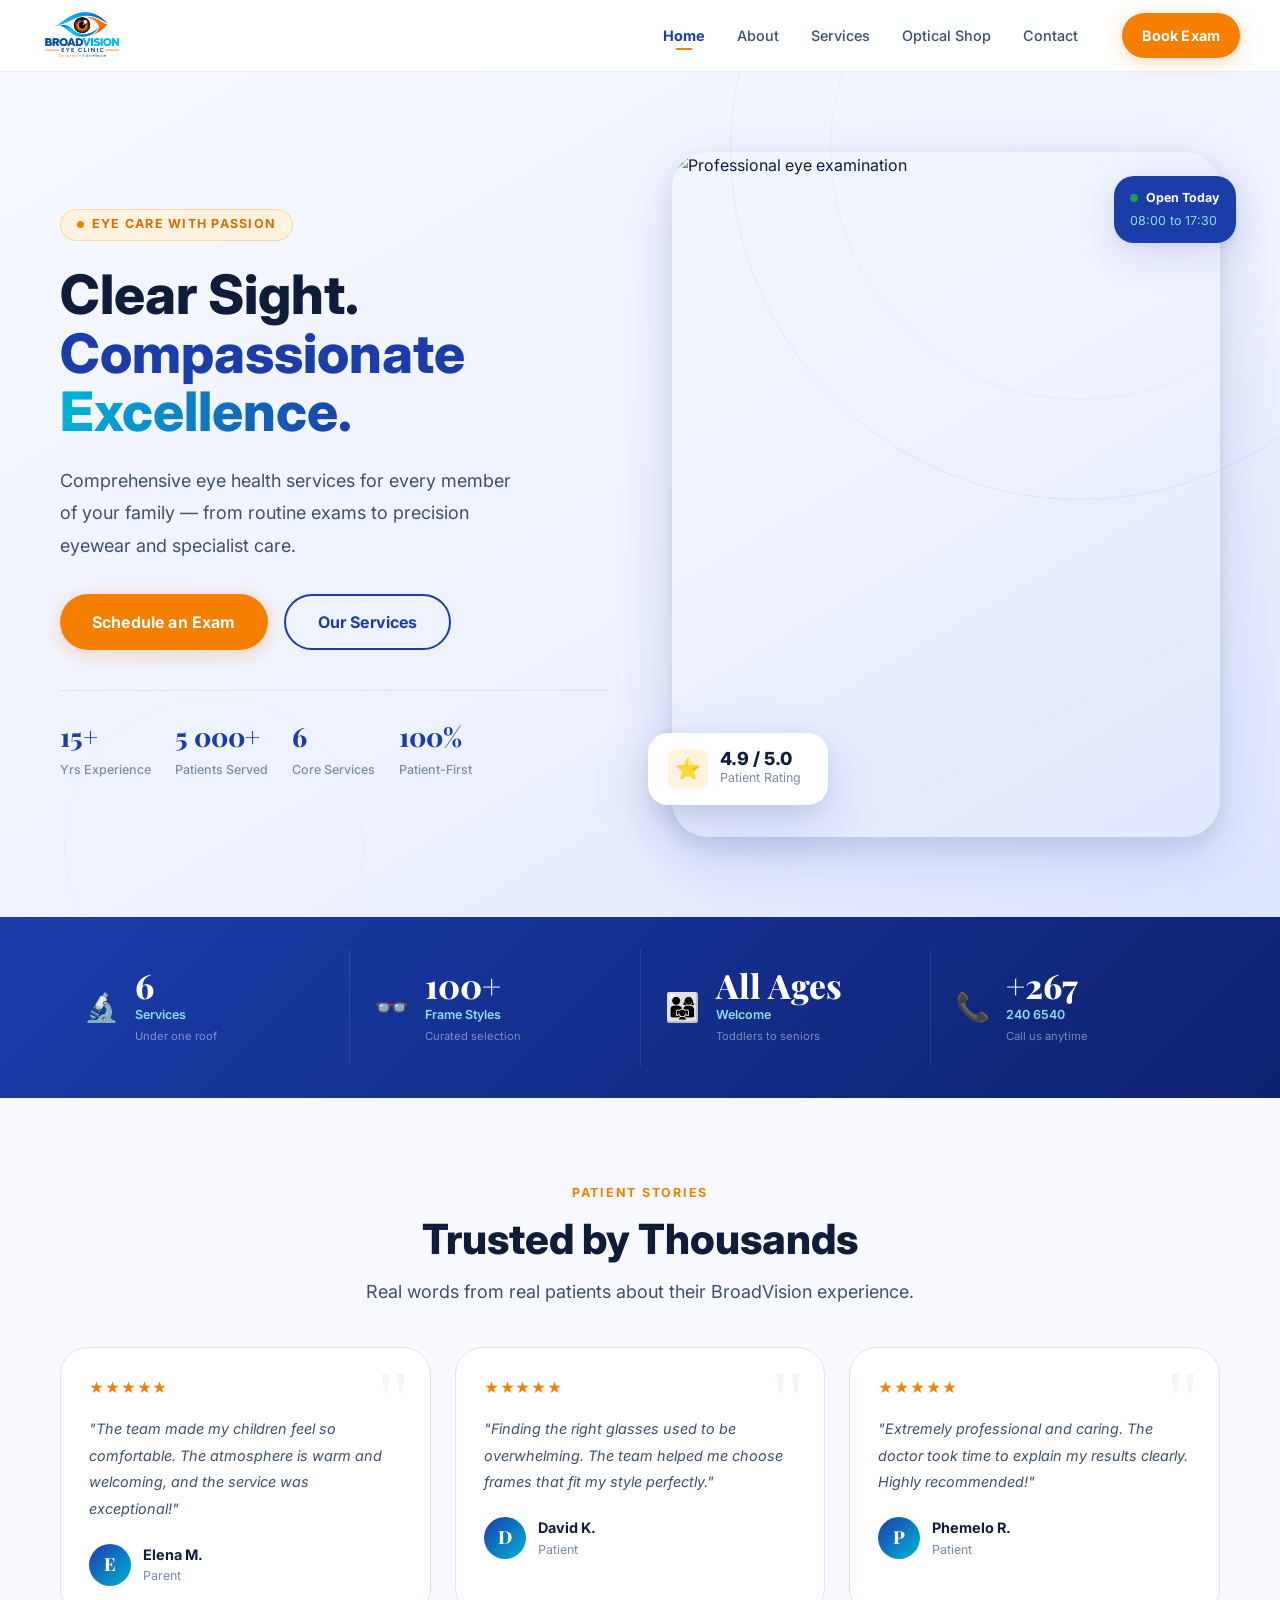
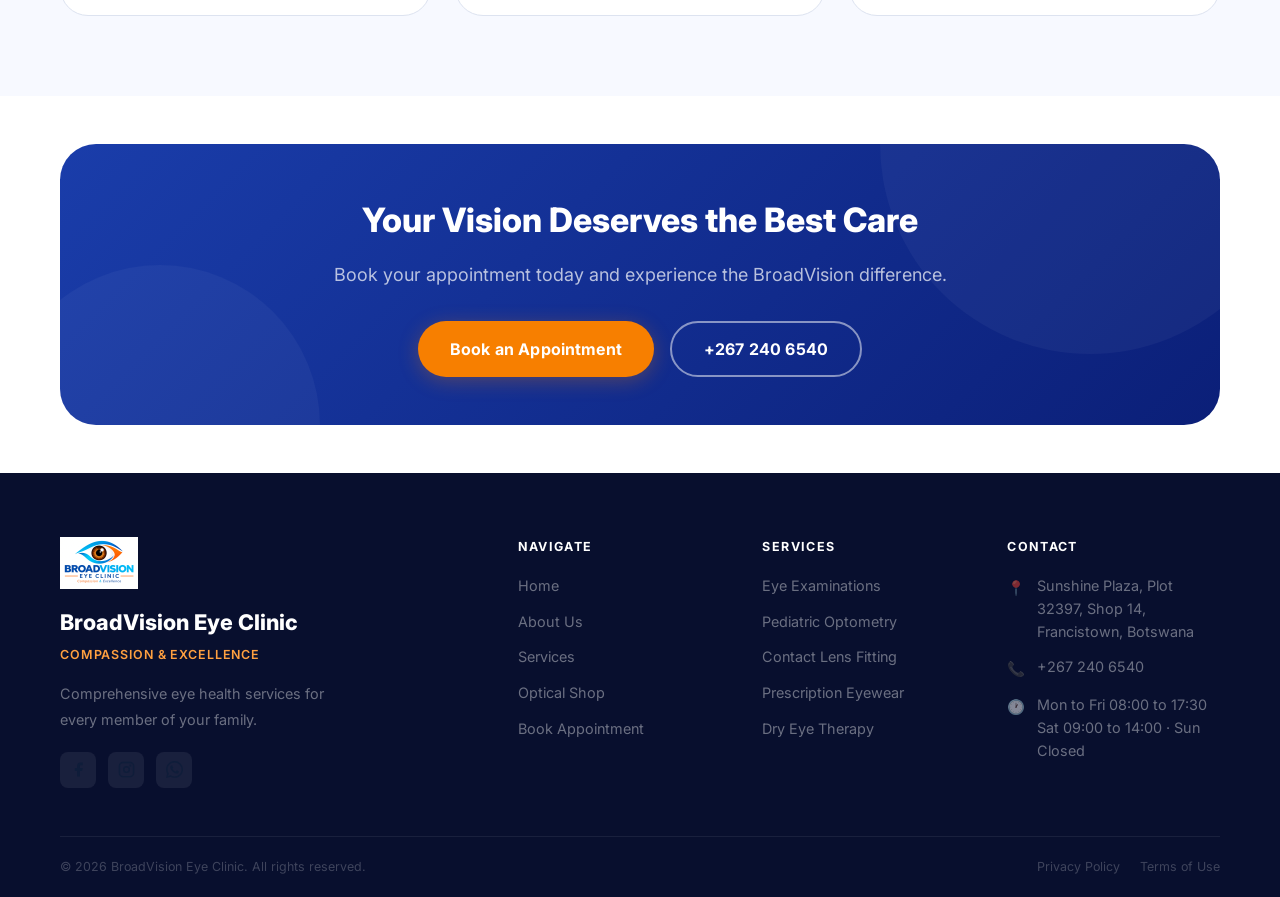
==== commit b7e83bef: "mobile first 1.0" ====
--- a/index.html
+++ b/index.html
@@ -5,6 +5,8 @@
   <meta name="viewport" content="width=device-width, initial-scale=1.0" />
   <meta name="description" content="BroadVision Eye Clinic — Compassion and Excellence in eye care. Comprehensive eye exams, precision eyewear, contact lens fitting and more." />
   <title>BroadVision Eye Clinic | Compassion &amp; Excellence</title>
+  <link rel="icon" type="image/jpeg" href="branding/logo.jpeg" />
+  <link rel="apple-touch-icon" href="branding/logo.jpeg" />
   <link rel="stylesheet" href="css/style.css" />
 </head>
 <body>
@@ -45,7 +47,7 @@
 </div>
 
 <!-- ═══ HERO ═══ -->
-<section style="padding-top:var(--nav-h);min-height:100vh;display:flex;align-items:center;background:linear-gradient(150deg,var(--bg) 0%,var(--bg2) 60%,#dce6ff 100%);overflow:hidden;position:relative;" aria-label="Hero">
+<section class="hero-section" style="padding-top:var(--nav-h);min-height:100vh;display:flex;align-items:center;background:linear-gradient(150deg,var(--bg) 0%,var(--bg2) 60%,#dce6ff 100%);overflow:hidden;position:relative;" aria-label="Hero">
 
   <!-- Decorative background rings -->
   <div aria-hidden="true" style="position:absolute;inset:0;pointer-events:none;overflow:hidden;">
@@ -55,10 +57,10 @@
   </div>
 
   <div class="wrap" style="padding-block:var(--s20);position:relative;z-index:1;">
-    <div style="display:grid;grid-template-columns:1fr 1fr;gap:var(--s16);align-items:center;">
+    <div class="hero-grid" style="display:grid;grid-template-columns:1fr 1fr;gap:var(--s16);align-items:center;">
 
       <!-- Copy -->
-      <div>
+      <div class="hero-copy">
         <div class="a-up" style="display:inline-flex;align-items:center;gap:var(--s2);background:var(--orange-xlt);border:1px solid rgba(247,127,0,.25);border-radius:var(--r-full);padding:.3rem var(--s4);font-size:var(--t-xs);font-weight:700;color:var(--orange-dk);letter-spacing:.1em;text-transform:uppercase;margin-bottom:var(--s6);">
           <span style="width:7px;height:7px;border-radius:50%;background:var(--orange);animation:pulse 2s infinite;flex-shrink:0;"></span>
           Eye Care with Passion
@@ -80,7 +82,7 @@
         </div>
 
         <!-- Trust indicators -->
-        <div class="a-up d-4" style="display:flex;flex-wrap:wrap;gap:var(--s6);padding-top:var(--s6);border-top:1px solid var(--border);">
+        <div class="hero-trust a-up d-4" style="display:flex;flex-wrap:wrap;gap:var(--s6);padding-top:var(--s6);border-top:1px solid var(--border);">
           <div>
             <div style="font-size:var(--t-xl);font-weight:800;color:var(--navy);font-family:var(--serif);">15+</div>
             <div style="font-size:var(--t-xs);color:var(--text3);font-weight:500;margin-top:1px;">Yrs Experience</div>
@@ -101,7 +103,7 @@
       </div>
 
       <!-- Visual -->
-      <div class="a-in d-2" style="position:relative;">
+      <div class="hero-visual a-in d-2" style="position:relative;">
         <!-- Main image -->
         <div style="border-radius:var(--r-2xl);overflow:hidden;box-shadow:var(--sh-xl);">
           <img
@@ -113,7 +115,7 @@
         </div>
 
         <!-- Float: open status -->
-        <div style="position:absolute;top:var(--s6);right:calc(-1*var(--s4));background:var(--navy);border-radius:var(--r-lg);padding:var(--s3) var(--s4);box-shadow:var(--sh-lg);animation:float 4s ease infinite;">
+        <div class="float-card" style="position:absolute;top:var(--s6);right:calc(-1*var(--s4));background:var(--navy);border-radius:var(--r-lg);padding:var(--s3) var(--s4);box-shadow:var(--sh-lg);animation:float 4s ease infinite;">
           <div style="display:flex;align-items:center;gap:var(--s2);">
             <span style="width:8px;height:8px;border-radius:50%;background:var(--success);animation:pulse 2s infinite;flex-shrink:0;"></span>
             <span style="font-size:var(--t-xs);font-weight:700;color:var(--white);">Open Today</span>
@@ -122,7 +124,7 @@
         </div>
 
         <!-- Float: rating -->
-        <div style="position:absolute;bottom:var(--s8);left:calc(-1*var(--s6));background:var(--white);border-radius:var(--r-lg);padding:var(--s4) var(--s5);box-shadow:var(--sh-xl);display:flex;align-items:center;gap:var(--s3);min-width:180px;">
+        <div class="float-card" style="position:absolute;bottom:var(--s8);left:calc(-1*var(--s6));background:var(--white);border-radius:var(--r-lg);padding:var(--s4) var(--s5);box-shadow:var(--sh-xl);display:flex;align-items:center;gap:var(--s3);min-width:180px;">
           <div style="width:40px;height:40px;border-radius:var(--r-sm);background:var(--orange-xlt);display:flex;align-items:center;justify-content:center;font-size:1.3rem;flex-shrink:0;">⭐</div>
           <div>
             <div style="font-weight:800;font-size:var(--t-md);color:var(--text);line-height:1;">4.9 / 5.0</div>
@@ -244,9 +246,15 @@
         <div class="footer__tag">Compassion &amp; Excellence</div>
         <p class="footer__desc">Comprehensive eye health services for every member of your family.</p>
         <div class="footer__socials">
-          <a href="#" class="footer__social" aria-label="Facebook">📘</a>
-          <a href="#" class="footer__social" aria-label="Instagram">📸</a>
-          <a href="#" class="footer__social" aria-label="WhatsApp">💬</a>
+          <a href="#" class="footer__social" aria-label="Facebook">
+            <svg xmlns="http://www.w3.org/2000/svg" width="17" height="17" viewBox="0 0 24 24" fill="currentColor" aria-hidden="true"><path d="M18 2h-3a5 5 0 0 0-5 5v3H7v4h3v8h4v-8h3l1-4h-4V7a1 1 0 0 1 1-1h3z"/></svg>
+          </a>
+          <a href="#" class="footer__social" aria-label="Instagram">
+            <svg xmlns="http://www.w3.org/2000/svg" width="17" height="17" viewBox="0 0 24 24" fill="none" stroke="currentColor" stroke-width="2" stroke-linecap="round" stroke-linejoin="round" aria-hidden="true"><rect x="2" y="2" width="20" height="20" rx="5" ry="5"/><circle cx="12" cy="12" r="4"/><circle cx="17.5" cy="6.5" r="1.5" fill="currentColor" stroke="none"/></svg>
+          </a>
+          <a href="https://wa.me/2672406540" class="footer__social" aria-label="WhatsApp" target="_blank" rel="noopener">
+            <svg xmlns="http://www.w3.org/2000/svg" width="17" height="17" viewBox="0 0 24 24" fill="currentColor" aria-hidden="true"><path d="M17.472 14.382c-.297-.149-1.758-.867-2.03-.967-.273-.099-.471-.148-.67.15-.197.297-.767.966-.94 1.164-.173.199-.347.223-.644.075-.297-.15-1.255-.463-2.39-1.475-.883-.788-1.48-1.761-1.653-2.059-.173-.297-.018-.458.13-.606.134-.133.298-.347.446-.52.149-.174.198-.298.298-.497.099-.198.05-.371-.025-.52-.075-.149-.669-1.612-.916-2.207-.242-.579-.487-.5-.669-.51-.173-.008-.371-.01-.57-.01-.198 0-.52.074-.792.372-.272.297-1.04 1.016-1.04 2.479 0 1.462 1.065 2.875 1.213 3.074.149.198 2.096 3.2 5.077 4.487.709.306 1.262.489 1.694.625.712.227 1.36.195 1.871.118.571-.085 1.758-.719 2.006-1.413.248-.694.248-1.289.173-1.413-.074-.124-.272-.198-.57-.347m-5.421 7.403h-.004a9.87 9.87 0 0 1-5.031-1.378l-.361-.214-3.741.982.998-3.648-.235-.374a9.86 9.86 0 0 1-1.51-5.26c.001-5.45 4.436-9.884 9.888-9.884 2.64 0 5.122 1.03 6.988 2.898a9.825 9.825 0 0 1 2.893 6.994c-.003 5.45-4.437 9.884-9.885 9.884m8.413-18.297A11.815 11.815 0 0 0 12.05 0C5.495 0 .16 5.335.157 11.892c0 2.096.547 4.142 1.588 5.945L.057 24l6.305-1.654a11.882 11.882 0 0 0 5.683 1.448h.005c6.554 0 11.89-5.335 11.893-11.893a11.821 11.821 0 0 0-3.48-8.413z"/></svg>
+          </a>
         </div>
       </div>
       <div>
--- a/css/style.css
+++ b/css/style.css
@@ -648,3 +648,247 @@
   .contact-info,.contact-form{padding:var(--s6);}
 }
 @media print{.nav,.footer,.cta-strip,.nav__burger{display:none !important;}}
+
+/* ============================================================
+   RESPONSIVE — Full mobile/tablet overrides
+   Targeting all inline-style grids and absolute elements
+   ============================================================ */
+
+/* ── Nav logo shrinks on very small screens ── */
+@media(max-width:380px){
+  .nav__logo{height:44px;}
+  :root{--nav-h:64px;}
+}
+
+/* ── Hero two-column → single column ── */
+@media(max-width:860px){
+  .hero-grid{
+    grid-template-columns:1fr !important;
+    gap:var(--s10) !important;
+  }
+  .hero-visual{display:none !important;}        /* hide image column, keep copy */
+  .hero-copy{max-width:100% !important;}
+  .hero-trust{gap:var(--s4) !important;}
+}
+@media(max-width:480px){
+  .hero-section{min-height:auto !important;padding-bottom:var(--s12) !important;}
+  .hero-trust{gap:var(--s4) !important;}
+}
+
+/* ── Float cards (hero, about badge) ── */
+@media(max-width:860px){
+  .float-card{display:none !important;}
+  .about-badge{display:none !important;}
+}
+
+/* ── About grid-2 gap reduction ── */
+@media(max-width:860px){
+  .about-grid{gap:var(--s8) !important;}
+}
+
+/* ── Stat band — single column on phones ── */
+@media(max-width:480px){
+  .stats-row{flex-direction:column !important;}
+  .stat-item{
+    flex:none !important;
+    width:100% !important;
+    border-right:none !important;
+    border-bottom:1px solid rgba(255,255,255,.09) !important;
+  }
+  .stat-item:last-child{border-bottom:none !important;}
+}
+
+/* ── Shop filter bar stack ── */
+@media(max-width:640px){
+  .shop-filter-bar{
+    flex-direction:column !important;
+    align-items:stretch !important;
+    gap:var(--s3) !important;
+  }
+  .shop-search-wrap{max-width:100% !important;min-width:0 !important;}
+  .shop-count{display:none !important;}
+}
+
+/* ── Shop in-store strip ── */
+@media(max-width:860px){
+  .shop-instore{
+    grid-template-columns:1fr !important;
+    gap:var(--s8) !important;
+  }
+  .shop-instore-img{order:-1;}
+}
+
+/* ── Services svc-detail gap on tablet ── */
+@media(max-width:860px){
+  .svc-detail{
+    gap:var(--s8) !important;
+    padding-block:var(--s8) !important;
+  }
+}
+
+/* ── Booking layout ── */
+@media(max-width:860px){
+  .bk-layout{
+    grid-template-columns:1fr !important;
+    gap:var(--s6) !important;
+  }
+  .bk-summary{position:static !important;order:-1;}
+  .dt-grid{grid-template-columns:1fr !important;gap:var(--s5) !important;}
+}
+@media(max-width:480px){
+  .bk-panel{padding:var(--s5) !important;}
+  .bk-step-title{font-size:var(--t-lg) !important;}
+}
+
+/* ── Contact grid ── */
+@media(max-width:860px){
+  .contact-grid{
+    grid-template-columns:1fr !important;
+    gap:var(--s6) !important;
+  }
+}
+
+/* ── Contact find-us 3-col → 1-col ── */
+@media(max-width:640px){
+  .find-us-grid{
+    grid-template-columns:1fr !important;
+    gap:var(--s4) !important;
+  }
+}
+
+/* ── Map height on mobile ── */
+@media(max-width:640px){
+  .map-wrap iframe{height:260px !important;}
+}
+
+/* ── About why-us auto grid min-width shrink ── */
+@media(max-width:480px){
+  .why-us-grid{
+    grid-template-columns:1fr 1fr !important;
+    gap:var(--s4) !important;
+  }
+}
+
+/* ── CTA strip button stack ── */
+@media(max-width:480px){
+  .cta-strip__btns{flex-direction:column !important;align-items:center !important;}
+  .cta-strip__btns .btn{width:100%;max-width:320px;}
+}
+
+/* ── Page header p hidden on tiny screens ── */
+@media(max-width:380px){
+  .page-header p{display:none;}
+}
+
+/* ── Trust indicators wrap tighter ── */
+@media(max-width:480px){
+  .hero-trust > div{
+    flex:1 1 calc(50% - var(--s4));
+    min-width:0;
+  }
+}
+
+/* ── Footer bottom center on mobile ── */
+@media(max-width:480px){
+  .footer__legal{flex-direction:column;gap:var(--s3);align-items:center;}
+}
+
+/* ── Steps on mobile: compress labels ── */
+@media(max-width:420px){
+  .steps{gap:0;}
+  .step-lbl{display:none;}
+  .step-num{width:30px;height:30px;font-size:.65rem;}
+}
+
+/* ── General: prevent horizontal overflow from inline styles ── */
+@media(max-width:768px){
+  [style*="position:absolute"]{
+    /* float cards already hidden via .float-card class */
+  }
+  [style*="min-width:180px"]{min-width:0 !important;}
+  [style*="min-width:200px"]{min-width:0 !important;}
+}
+
+/* ── Booking option cards on tiny screens ── */
+@media(max-width:380px){
+  .opt-card{padding:var(--s3) !important;}
+  .opt-name{font-size:var(--t-xs) !important;}
+}
+
+/* ── about-grid gap reduction on mobile ── */
+@media(max-width:768px){
+  .about-grid{gap:var(--s8) !important;}
+  /* hide image column on about page when single-column */
+  .about-grid .reveal:first-child{display:none;}
+}
+
+/* ── grid-2 gap on tablet ── */
+@media(max-width:860px){
+  .grid-2{gap:var(--s8) !important;}
+}
+
+/* ── Prevent abs positioned elements from breaking layout ── */
+@media(max-width:860px){
+  .float-card   {display:none !important;}
+  .about-badge  {display:none !important;}
+}
+
+/* ── Product grid — 2 cols on tablet, 1 on mobile ── */
+@media(max-width:640px){
+  .grid-3#prodGrid{grid-template-columns:1fr !important;}
+}
+
+/* ── Svc-detail image order on mobile ── */
+@media(max-width:768px){
+  .svc-detail .svc-detail__img{order:-1;}
+}
+
+/* ── Page header reduced spacing mobile ── */
+@media(max-width:480px){
+  .page-header{padding-top:calc(var(--nav-h) + var(--s6));padding-bottom:var(--s5);}
+  .page-header h1{font-size:var(--t-2xl);}
+}
+
+/* ── CTA strip reduced padding on very small ── */
+@media(max-width:360px){
+  .cta-strip{padding:var(--s6) var(--s4) !important;}
+  .cta-strip h2{font-size:var(--t-xl);}
+}
+
+/* ── Section padding reduction on mobile ── */
+@media(max-width:480px){
+  .section   {padding-block:var(--s12);}
+  .section-sm{padding-block:var(--s8);}
+}
+
+/* ── Footer grid single column on mobile already covered — add gap fix ── */
+@media(max-width:768px){
+  .footer__grid{gap:var(--s6);}
+  .footer{padding-top:var(--s10);}
+}
+
+/* ── Wrap padding shrink on tiny screens ── */
+@media(max-width:360px){
+  :root{--pad:1rem;}
+}
+
+/* ── Footer columns: Navigate & next column side-by-side on mobile ── */
+@media(max-width:768px){
+  .footer__grid{
+    grid-template-columns:1fr 1fr !important;
+    gap:var(--s6) var(--s8) !important;
+  }
+  /* Brand column spans full width */
+  .footer__grid > div:first-child{
+    grid-column:1 / -1;
+  }
+  /* Contact column spans full width at bottom */
+  .footer__grid > div:last-child{
+    grid-column:1 / -1;
+  }
+}
+@media(max-width:380px){
+  .footer__grid{grid-template-columns:1fr !important;}
+  .footer__grid > div:first-child,
+  .footer__grid > div:last-child{grid-column:auto;}
+}
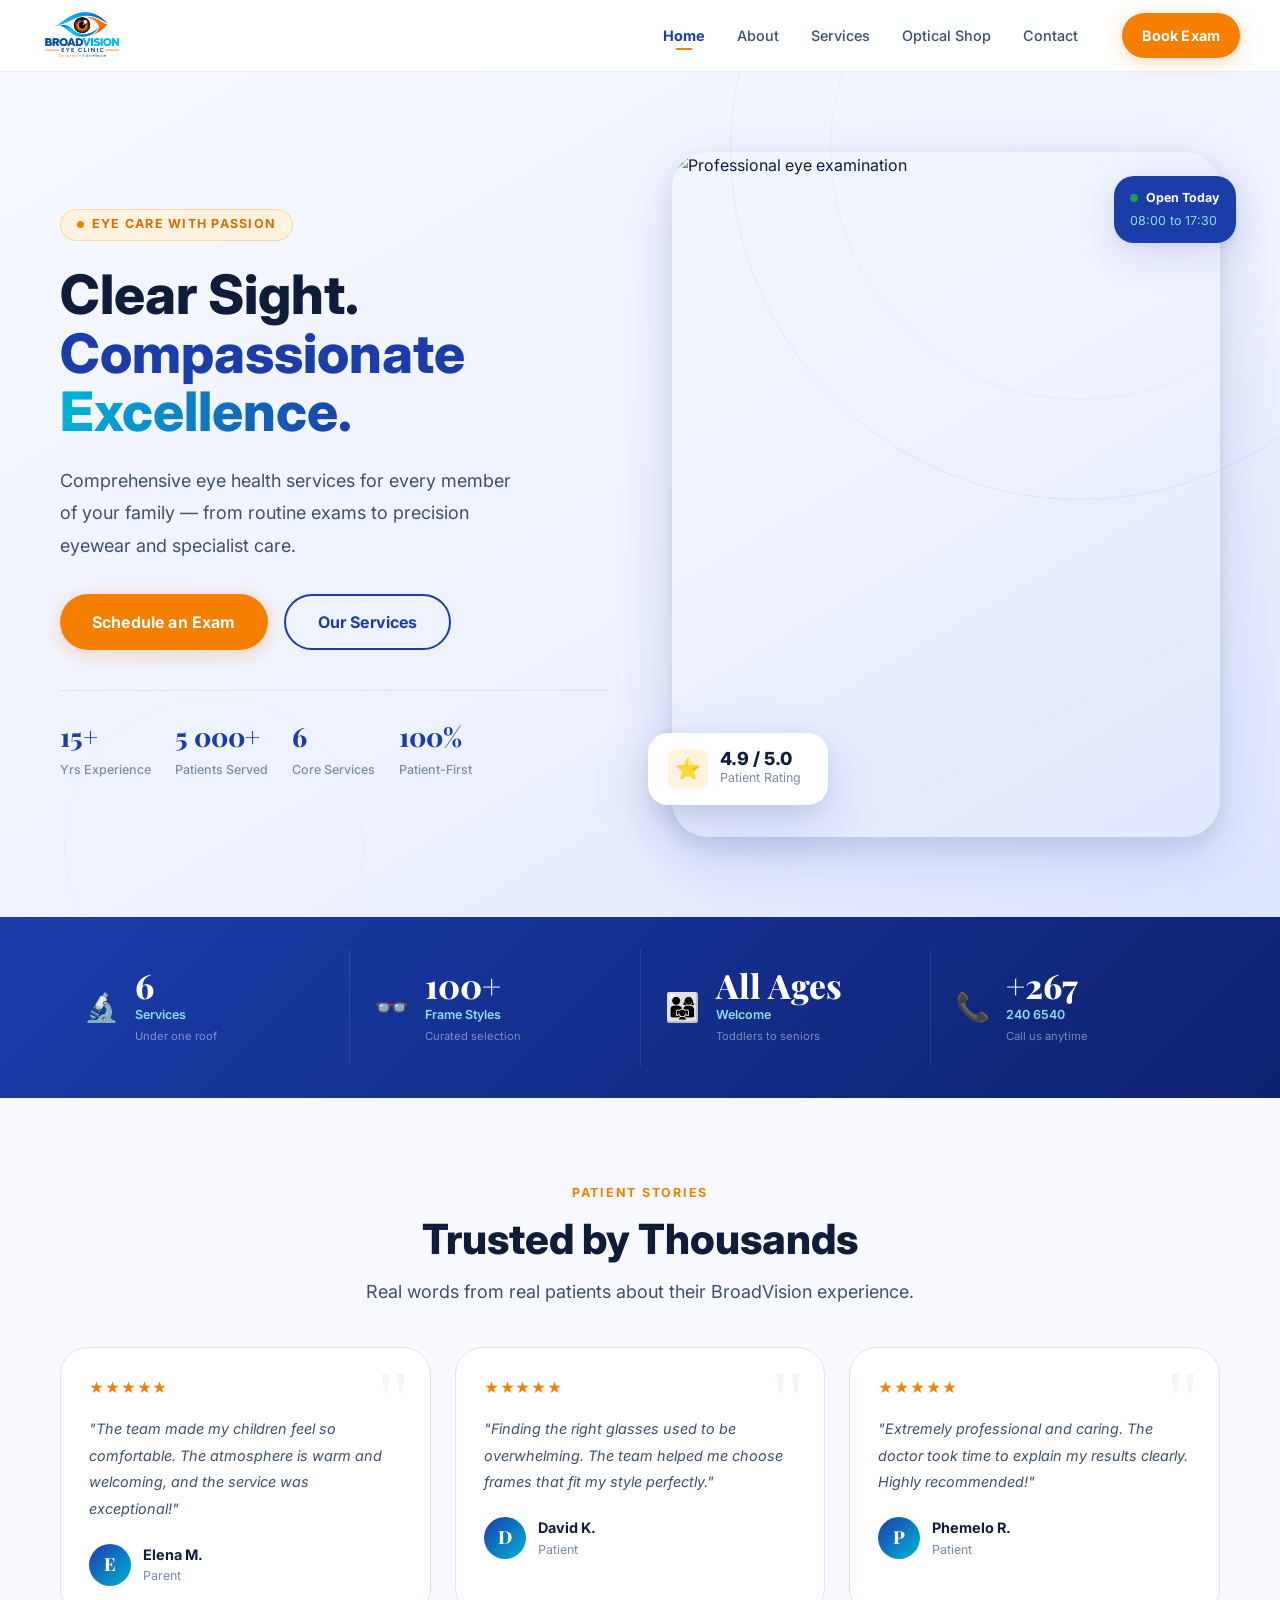
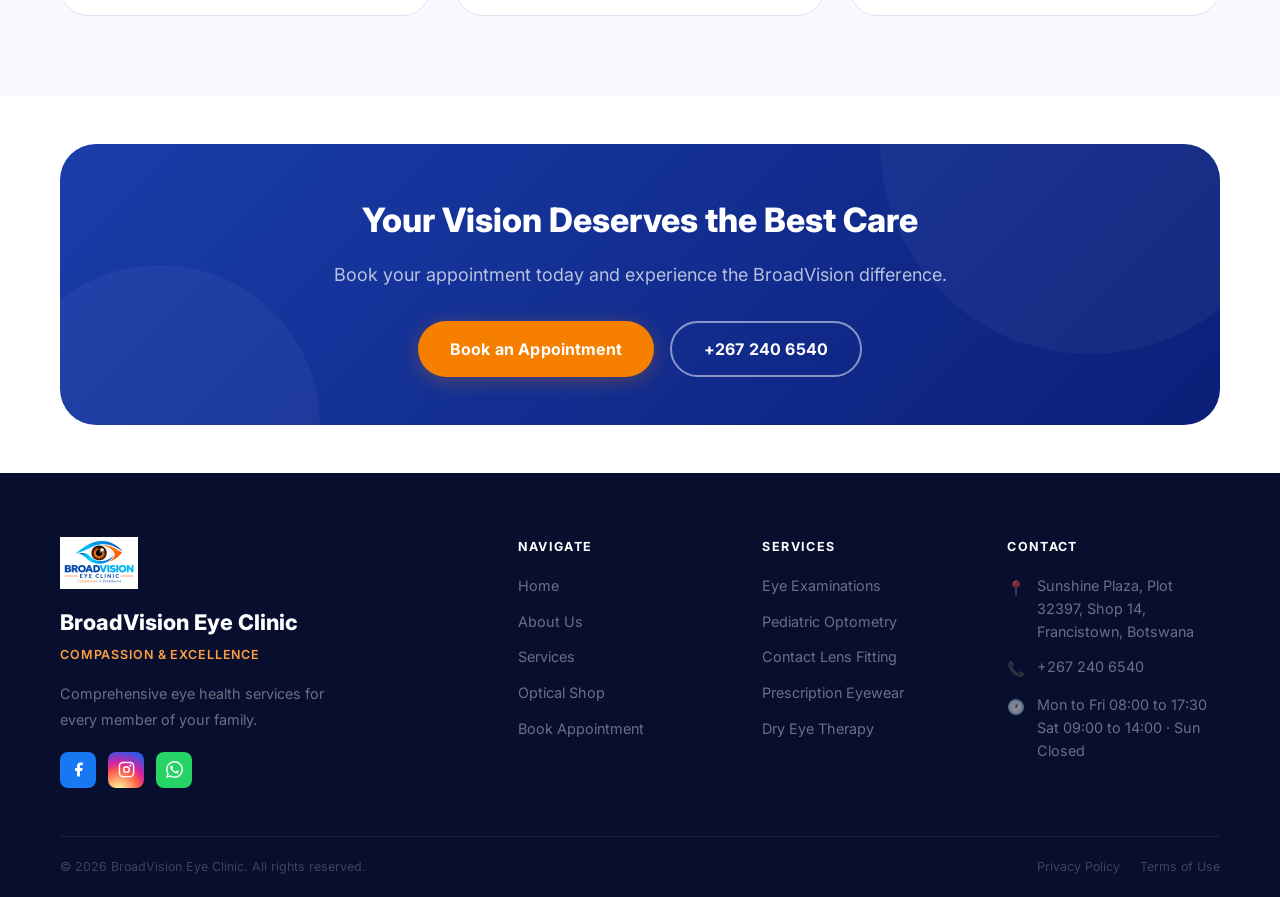
==== commit df3ba8c2: "mock update" ====
--- a/index.html
+++ b/index.html
@@ -36,7 +36,6 @@
   <div class="nav__drawer-backdrop" id="drawerBg"></div>
   <div class="nav__drawer-panel">
     <button class="nav__drawer-close" id="drawerClose" aria-label="Close menu">✕</button>
-    <img src="branding/logo.jpeg" alt="BroadVision Eye Clinic" class="nav__drawer-logo" />
     <a href="index.html"          class="nav__drawer-link is-active">Home</a>
     <a href="pages/about.html"    class="nav__drawer-link">About</a>
     <a href="pages/services.html" class="nav__drawer-link">Services</a>
--- a/css/style.css
+++ b/css/style.css
@@ -562,9 +562,13 @@
 .footer__social{
   width:36px;height:36px;border-radius:var(--r-sm);
   background:rgba(255,255,255,.07);display:flex;align-items:center;justify-content:center;
-  font-size:.9rem;transition:all var(--fast);
-}
-.footer__social:hover{background:var(--cyan);transform:translateY(-2px);}
+  font-size:.9rem;transition:all var(--base);color:var(--white);
+}
+/* Brand background colors — always visible on dark footer */
+.footer__social[aria-label="Facebook"]  { background:#1877F2; }
+.footer__social[aria-label="Instagram"] { background:radial-gradient(circle at 30% 107%, #fdf497 0%, #fdf497 5%, #fd5949 45%, #d6249f 60%, #285AEB 90%); }
+.footer__social[aria-label="WhatsApp"]  { background:#25D366; }
+.footer__social:hover{transform:translateY(-3px);filter:brightness(1.15);box-shadow:0 4px 16px rgba(0,0,0,.35);}
 .footer__col-title{font-size:var(--t-xs);font-weight:700;color:var(--white);letter-spacing:.11em;text-transform:uppercase;margin-bottom:var(--s4);}
 .footer__link{display:block;font-size:var(--t-sm);color:rgba(255,255,255,.4);margin-bottom:var(--s3);transition:color var(--fast),padding-left var(--fast);}
 .footer__link:hover{color:var(--cyan-lt);padding-left:4px;}
